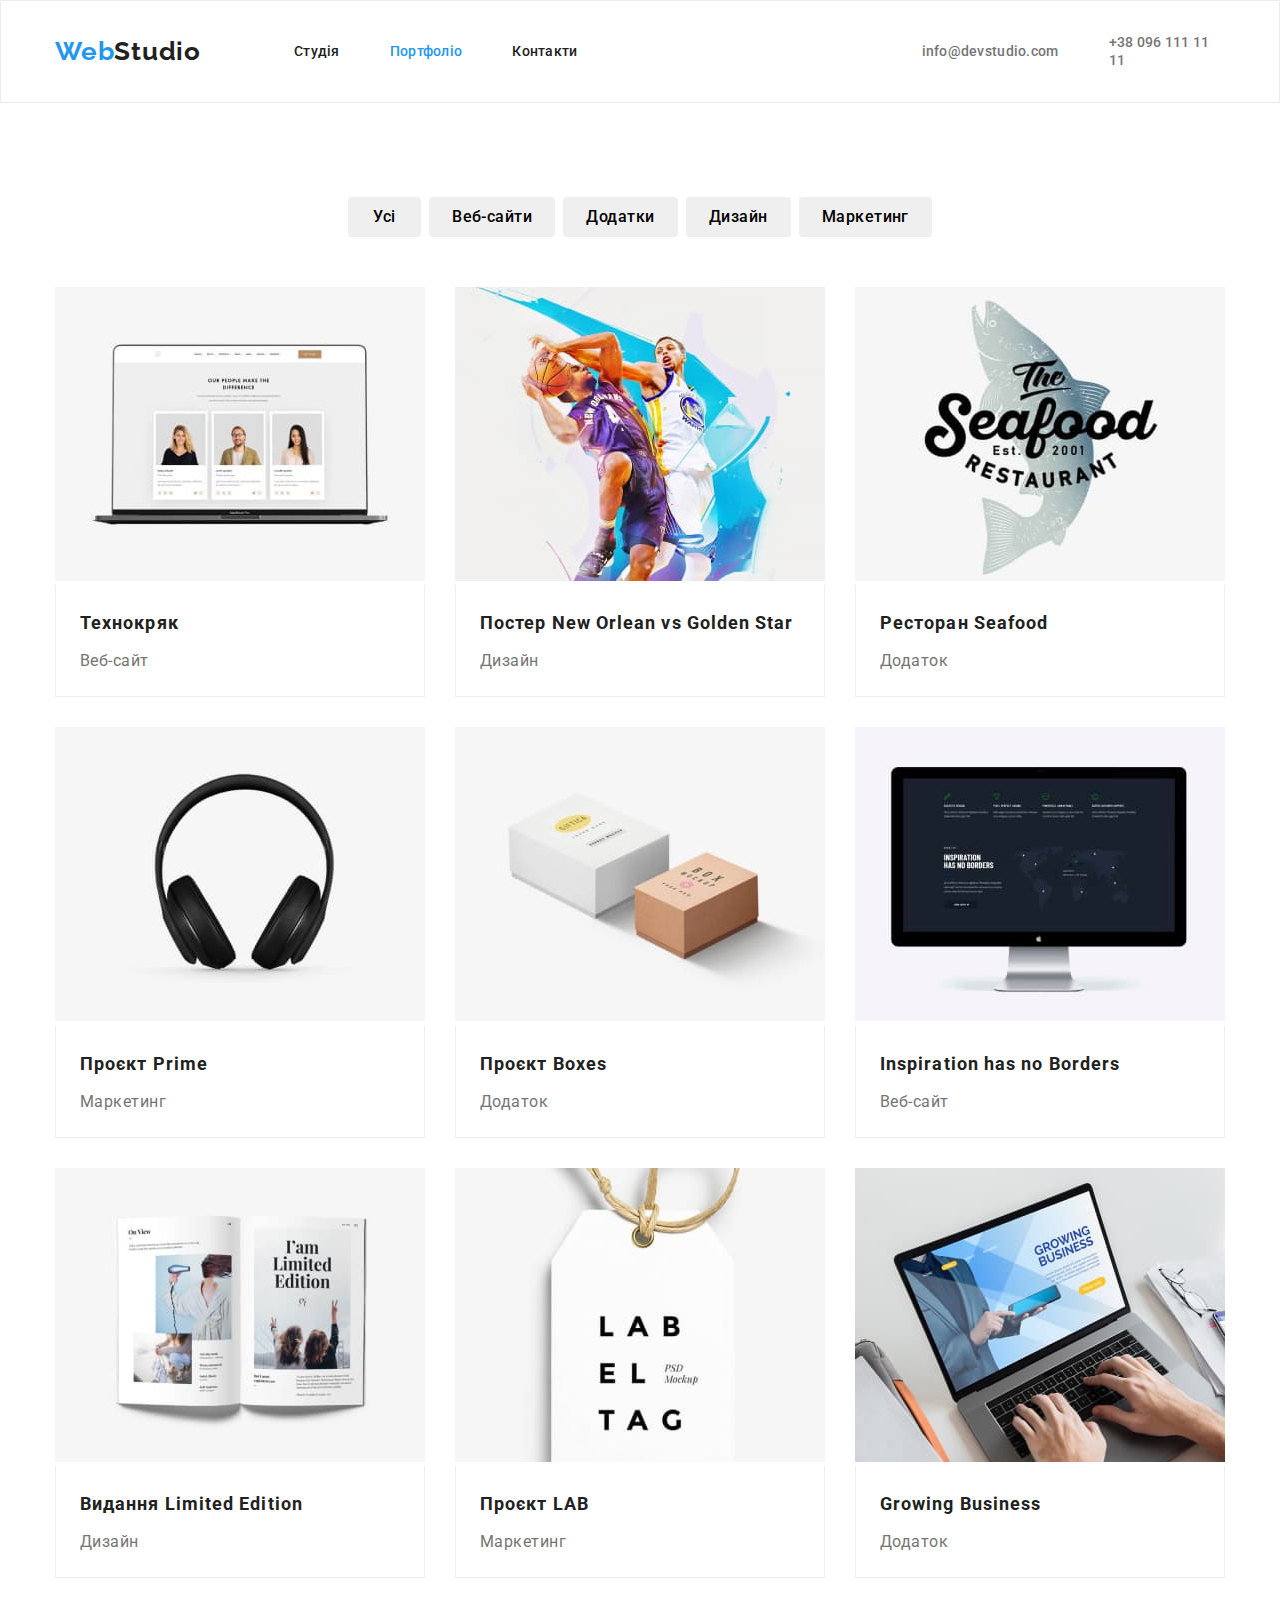
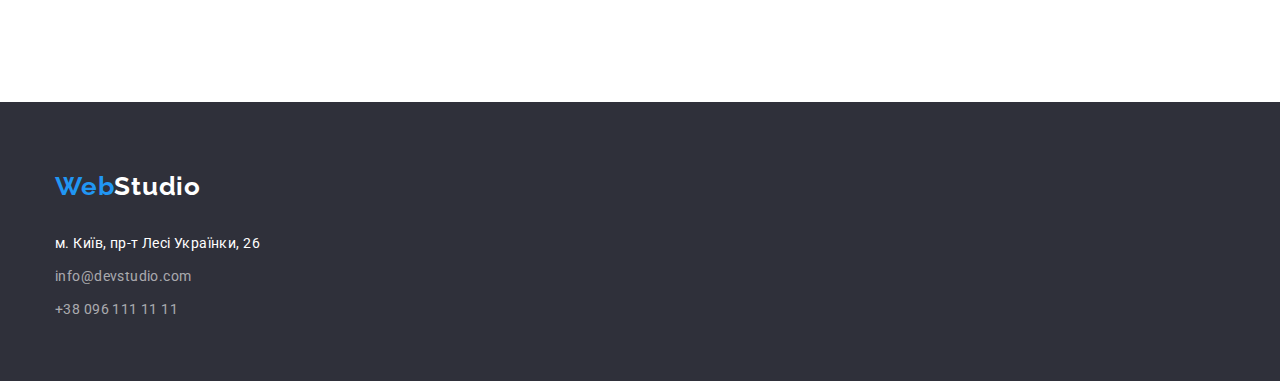
==== portfolio.html @ 17123277 "start" ====
<!DOCTYPE html>
<html lang="en">
  <head>
    <meta charset="UTF-8" />
    <meta http-equiv="X-UA-Compatible" content="IE=edge" />
    <meta name="viewport" content="width=device-width, initial-scale=1.0" />
    <title>Портфоліо</title>
    <link rel="preconnect" href="https://fonts.googleapis.com" />
    <link rel="preconnect" href="https://fonts.gstatic.com" crossorigin />
    <link
      href="https://fonts.googleapis.com/css2?family=Raleway:wght@700&family=Roboto:wght@400;500;700;900&display=swap"
      rel="stylesheet"
    />
    <link
      rel="stylesheet"
      href="https://cdnjs.cloudflare.com/ajax/libs/modern-normalize/1.1.0/modern-normalize.min.css"
    />
    <link rel="stylesheet" href="./css/styles.css" />
  </head>
  <body>
    <!--header-->
    <header class="header">
      <div class="container nav-flex">
        <nav class="header-nav nav-flex">
          <a href="index.html" class="logo logo-black"><span class="logo-web">Web</span>Studio</a>
          <ul class="link-list site-nav">
            <li class="lst nav-item"><a href="index.html" class="link">Студія</a></li>
            <li class="lst nav-item">
              <a href="portfolio.html" class="link current">Портфоліо</a>
            </li>
            <li class="lst nav-item"><a href="" class="link">Контакти</a></li>
          </ul>
        </nav>
        <ul class="list">
          <li class="lst contact-item">
            <a href="mailto:info@devstudio.com" class="link link-list">info@devstudio.com</a>
          </li>

          <li class="lst contact-item">
            <a href="tel:+380961111111" class="link link-list">+38 096 111 11 11</a>
          </li>
        </ul>
      </div>
    </header>
    <!-- main -->
    <main>
      <!-- filters -->
      <section class="section">
        <div class="container">
          <h1 hidden>Фільтри</h1>
          <ul class="buttons-list">
            <li class="lst"><button type="button" class="btns">Усі</button></li>
            <li class="lst"><button type="button" class="btns">Веб-сайти</button></li>
            <li class="lst"><button type="button" class="btns">Додатки</button></li>
            <li class="lst"><button type="button" class="btns">Дизайн</button></li>
            <li class="lst"><button type="button" class="btns">Маркетинг</button></li>
          </ul>

          <!-- projects -->
          <ul class="projects">
            <!--project 1 -->
            <li class="lst">
              <img src="images/portfolio1.jpg" alt="man" width="370" />
              <div class="projects-border">
                <h2 class="group1">Технокряк</h2>
                <p class="title">Веб-сайт</p>
              </div>
            </li>
            <!--project 2 -->
            <li class="lst">
              <img src="images/portfolio2.jpg" alt="man" width="370" />
              <div class="projects-border">
                <h2 class="group1">Постер New Orlean vs Golden Star</h2>
                <p class="title">Дизайн</p>
              </div>
            </li>
            <!--project 3 -->
            <li class="lst">
              <img src="images/portfolio3.jpg" alt="man" width="370" />
              <div class="projects-border">
                <h2 class="group1">Ресторан Seafood</h2>
                <p class="title">Додаток</p>
              </div>
            </li>
            <!--project 4 -->
            <li class="lst">
              <img src="images/portfolio4.jpg" alt="man" width="370" />
              <div class="projects-border">
                <h2 class="group1">Проєкт Prime</h2>
                <p class="title">Маркетинг</p>
              </div>
            </li>
            <!--project 5 -->
            <li class="lst">
              <img src="images/portfolio5.jpg" alt="man" width="370" />
              <div class="projects-border">
                <h2 class="group1">Проєкт Boxes</h2>
                <p class="title">Додаток</p>
              </div>
            </li>
            <!--project 6 -->
            <li class="lst">
              <img src="images/portfolio6.jpg" alt="man" width="370" />
              <div class="projects-border">
                <h2 class="group1">Inspiration has no Borders</h2>
                <p class="title">Веб-сайт</p>
              </div>
            </li>
            <!--project 7 -->
            <li class="lst">
              <img src="images/portfolio7.jpg" alt="man" width="370" />
              <div class="projects-border">
                <h2 class="group1">Видання Limited Edition</h2>
                <p class="title">Дизайн</p>
              </div>
            </li>
            <!--project 8 -->
            <li class="lst">
              <img src="images/portfolio8.jpg" alt="man" width="370" />
              <div class="projects-border">
                <h2 class="group1">Проєкт LAB</h2>
                <p class="title">Маркетинг</p>
              </div>
            </li>
            <!--project 9 -->
            <li class="lst">
              <img src="images/portfolio9.jpg" alt="man" width="370" />
              <div class="projects-border">
                <h2 class="group1">Growing Business</h2>
                <p class="title">Додаток</p>
              </div>
            </li>
          </ul>
        </div>
      </section>
    </main>
    <!--footer-->
    <footer class="footer">
      <div class="container">
        <a href="index.html" class="logo logo-white"><span class="logo-web">Web</span>Studio</a>
        <address class="footer-adress">
          <ul class="adress-list">
            <li class="lst">
              <a
                href="https://www.google.com.ua/maps/@50.4851493,30.4721233,14z?hl=ru"
                target="_blank"
                rel="noopener noreferrer"
                class="adress-link link1"
                >м. Київ, пр-т Лесі Українки, 26</a
              >
            </li>
            <li class="lst">
              <a href="mailto:info@devstudio.com" class="adress-link link">info@devstudio.com</a>
            </li>
            <li class="lst">
              <a href="tel:+380961111111" class="adress-link link">+38 096 111 11 11</a>
            </li>
          </ul>
        </address>
      </div>
    </footer>
  </body>
</html>
---- css/styles.css ----
:root {
  --accent-color: #2196f3;
  --primary-text: #212121;
  --secondary-text: #757575;
  --footer-bcg: #2f303a;
  --primary-bcg: #f5f5f5;
  --footer-linkcolor: rgba(255, 255, 255, 0.6);
  --footer-adrescolor: #ffffff;
  --filter-secondarycolor: #ffffff;
  --header-logocolor: #000000;
  --hero-bcg: #2f303a;
  --btns-color: #f5f4fa;
}
body {
  color: var(--primary-text);
  background-color: var(--filter-secondarycolor);
  font-family: Roboto, sans-serif;
}
h1,
h2,
h3,
h4,
h5,
h6,
p,
ul {
  margin: 0;
  padding: 0;
}
.container {
  width: 1200px;
  margin-left: auto;
  margin-right: auto;
  padding-left: 15px;
  padding-right: 15px;

  /* outline: 2px solid tomato; */
}
.site-nav {
  display: flex;
}

.nav-flex {
  display: flex;
  align-items: center;
}
.site-nav .nav-item {
  margin-right: 50px;
}
.site-nav .nav-item:last-child {
  margin-right: 0px;
}
.site-nav {
  display: flex;
  margin-left: 93px;
}

.list {
  padding-top: 32px;
  padding-bottom: 32px;
  display: flex;
  margin-left: 344px;
  align-items: center;
}
.list .contact-item {
  margin-right: 50px;
}
.list .contact-item:last-child {
  margin-right: 0px;
}

.lst {
  list-style: none;
}
.link {
  text-decoration: none;
}
/* header */
.header {
  border: 1px solid #ececec;
  background-color: var(--filter-secondarycolor);
}

.header-nav .logo {
  margin: auto;
}

.link {
  font-family: 'Roboto';
  font-style: normal;
  font-weight: 500;
  font-size: 14px;
  line-height: 1.14;
  letter-spacing: 0.02em;
  color: var(--primary-text);
}
.link:hover,
.link:focus {
  color: var(--accent-color);
}
.logo {
  align-items: center;
  text-align: center;

  font-family: 'Raleway';
  font-style: normal;
  font-weight: 700;
  font-size: 26px;
  line-height: 1.9;
  letter-spacing: 0.03em;
  text-decoration: none;
}
.logo-white {
  color: var(--filter-secondarycolor);
}
.logo-black {
  color: var(--primary-text);
}
.logo-web {
  color: var(--accent-color);
}
.link-list {
  color: var(--secondary-text);
}
/* index */
/* hero */
.hero {
  padding-top: 200px;
  padding-bottom: 200px;
  text-align: center;

  background-color: var(--footer-bcg);
}
.hero-title {
  margin-bottom: 30px;
  margin-left: auto;
  margin-right: auto;
  max-width: 696px;

  font-family: 'Roboto';
  font-style: normal;
  font-weight: 900;
  font-size: 44px;
  line-height: 1.4;
  text-align: center;
  letter-spacing: 0.06em;
  text-transform: uppercase;

  color: var(--filter-secondarycolor);
}
.hero-button {
  display: inline-block;
  min-width: 200px;
  border-radius: 4px;
  border: 1px solid transparent;
  padding: 10px 32px;
  align-items: center;

  font-family: 'Roboto';
  font-style: normal;
  font-weight: 700;
  font-size: 16px;
  line-height: 1.88;
  letter-spacing: 0.06em;

  background-color: var(--accent-color);
  color: var(--filter-secondarycolor);
  cursor: pointer;
}
.hero-button:hover,
.hero-button:focus {
  color: var(--accent-color);
  background-color: var(--filter-secondarycolor);
}
/* features */

.features-title {
  margin-bottom: 10px;

  font-size: 14px;
  line-height: 1.14;
  letter-spacing: 0.03em;
  text-transform: uppercase;
  margin-bottom: 10px;
}
.features-text {
  max-width: 270px;

  font-size: 14px;
  line-height: 1.71;
  letter-spacing: 0.03em;

  color: var(--secondary-text);
}
.section {
  padding-top: 94px;
  padding-bottom: 94px;
}
.features {
  display: flex;
}
.features .lst:not(:last-child) {
  margin-right: 30px;
}
/* work */
.work-titles {
  display: flex;
}

.work-titles .lst:not(:last-child) {
  margin-right: 30px;
}
.work-section {
  padding-bottom: 94px;
}
/* team */
.team {
  padding-top: 94px;
  background-color: var(--primary-bcg);
}
.team-titles {
  display: flex;
}
.titles {
  margin-bottom: 50px;
  font-family: 'Roboto';
  font-style: normal;
  font-weight: 700;
  font-size: 36px;
  line-height: 1.17;
  text-align: center;
  letter-spacing: 0.03em;
}
.team-titles h3 {
  padding-top: 30px;
  font-family: 'Roboto';
  font-style: normal;
  font-weight: 500;
  font-size: 16px;
  line-height: 1.19;
  text-align: center;
  letter-spacing: 0.03em;
}
.team-titles .lst:not(:last-child) {
  margin-right: 30px;
}
.team-titles .lst {
  box-shadow: 0px 1px 3px rgba(0, 0, 0, 0.12), 0px 1px 1px rgba(0, 0, 0, 0.14),
    0px 2px 1px rgba(0, 0, 0, 0.2);
  margin-bottom: 94px;
  border-radius: 0px 0px 4px 4px;

  background-color: var(--filter-secondarycolor);
}
.team-titles p {
  margin-top: 10px;
  padding-bottom: 30px;

  font-family: 'Roboto';
  font-style: normal;
  font-weight: 400;
  font-size: 16px;
  line-height: 1.2;
  text-align: center;
  letter-spacing: 0.03em;
  color: var(--secondary-text);
}

/* portfolio */
/* btns */
.btns {
  display: inline-block;
  min-width: 73px;
  border-radius: 4px;
  border: 1px solid transparent;
  padding: 6px 22px;

  font-family: 'Roboto';
  font-style: normal;
  font-weight: 500;
  font-size: 16px;
  line-height: 1.62;
  text-align: center;
  letter-spacing: 0.03em;
  cursor: pointer;
}
.btns:hover,
.btns:focus {
  border: 1px solid #000000;
  filter: drop-shadow(0px 4px 4px rgba(0, 0, 0, 0.25));

  background-color: var(--accent-color);
  color: var(--filter-secondarycolor);
}

.buttons-list {
  display: flex;
  justify-content: center;
  margin-bottom: 50px;
}
.buttons-list .lst {
  align-items: center;
}
.buttons-list .lst:not(:last-child) {
  margin-right: 8px;
}

/* projects */
.projects {
  align-items: center;
  display: flex;
  flex-wrap: wrap;
}

.projects .lst:not(:last-child) {
  margin-right: 30px;
}
.projects .lst {
  padding-bottom: 30px;
}
.projects .lst:nth-child(3n + 3) {
  margin-right: 0px;
}
.projects-border {
  border: 1px solid #eeeeee;
  border-top: transparent;
  padding: 20px 24px;
}
.group1 {
  font-family: 'Roboto';
  font-style: normal;
  font-weight: 700;
  font-size: 18px;
  line-height: 2;
  letter-spacing: 0.06em;
}
.title {
  margin-top: 5px;

  font-family: 'Roboto';
  font-style: normal;
  font-weight: 400;
  font-size: 16px;
  line-height: 1.88;
  letter-spacing: 0.03em;
  color: var(--secondary-text);
}
/* footer */
.footer {
  padding-top: 60px;
  padding-bottom: 60px;

  background-color: var(--footer-bcg);
}
.adress-link {
  font-family: 'Roboto';
  font-style: normal;
  font-weight: 400;
  font-size: 14px;
  line-height: 24px;
  letter-spacing: 0.03em;

  color: var(--footer-linkcolor);
}

.adress-list .lst:not(:last-child) {
  margin-bottom: 9px;
}
.adress-list {
  padding-top: 20px;
}
.link1 {
  color: var(--filter-secondarycolor);
  text-decoration: none;
}
.current {
  color: var(--accent-color);
}
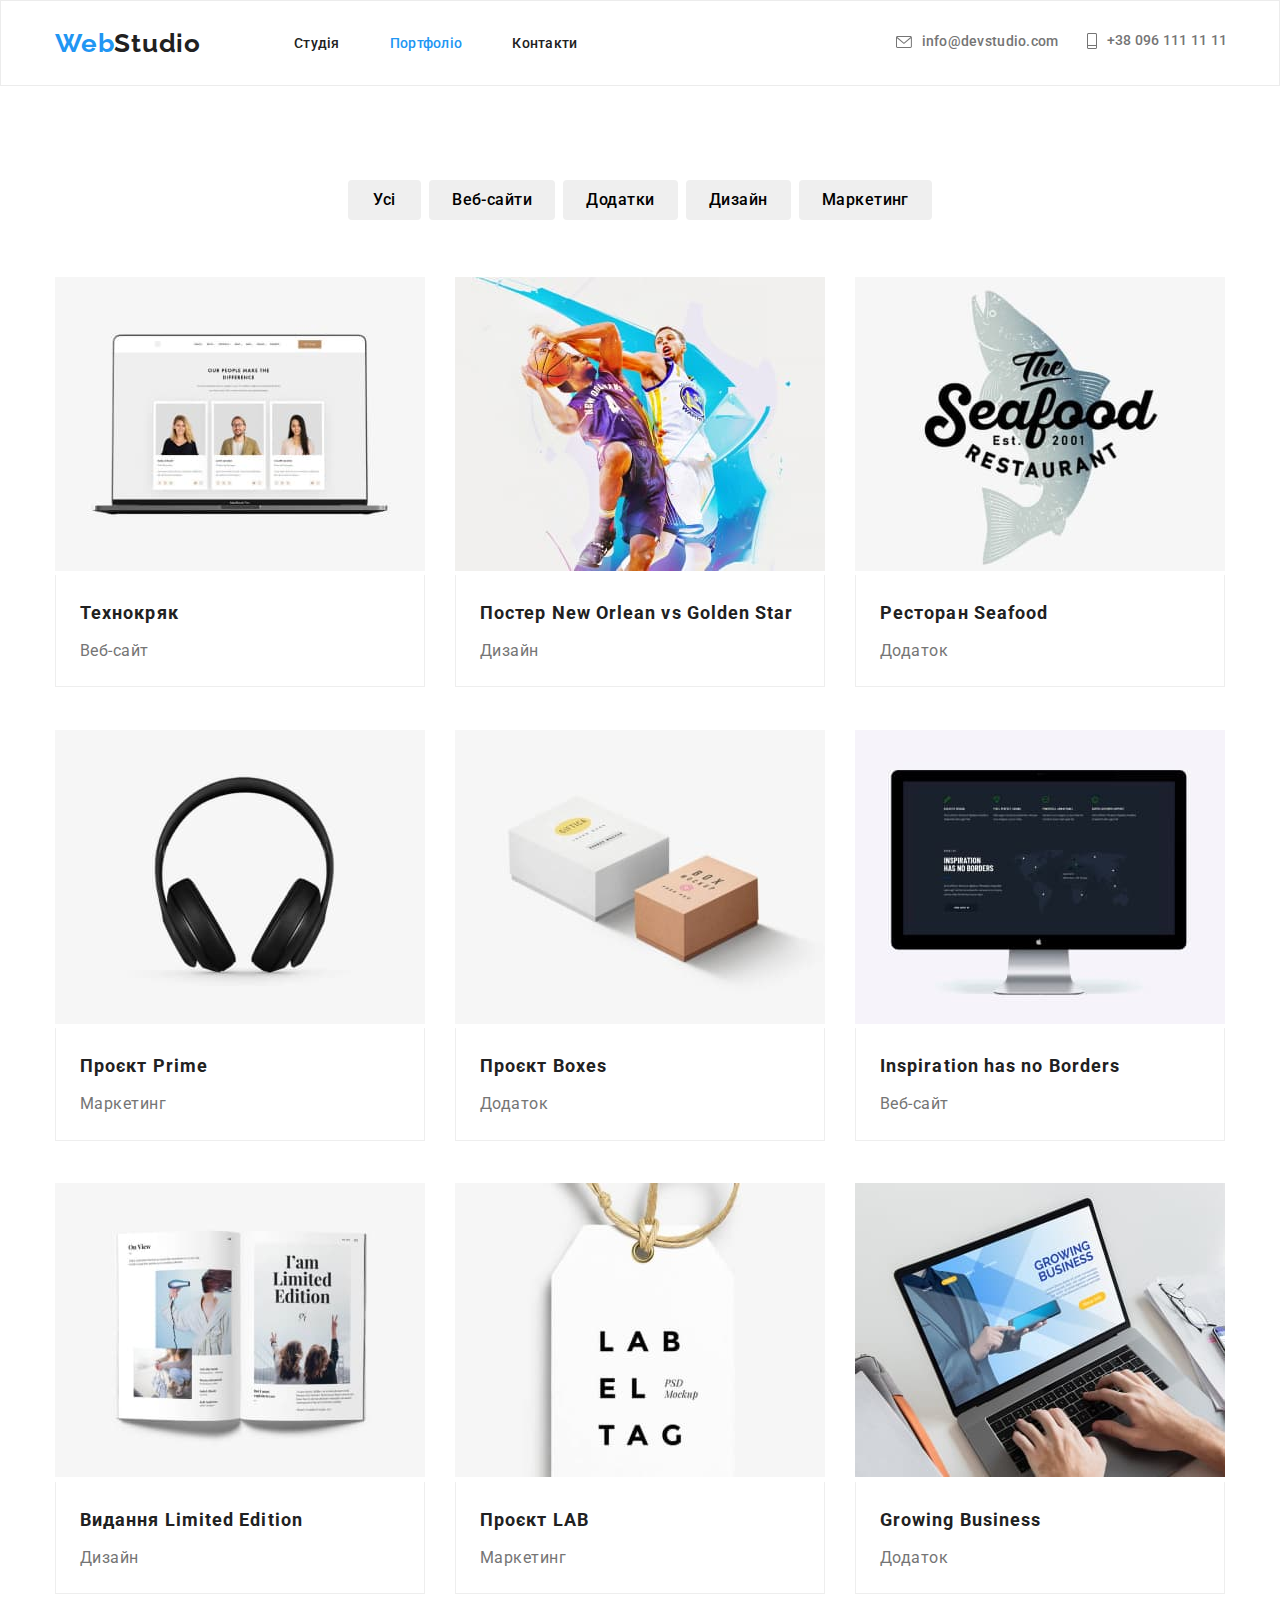
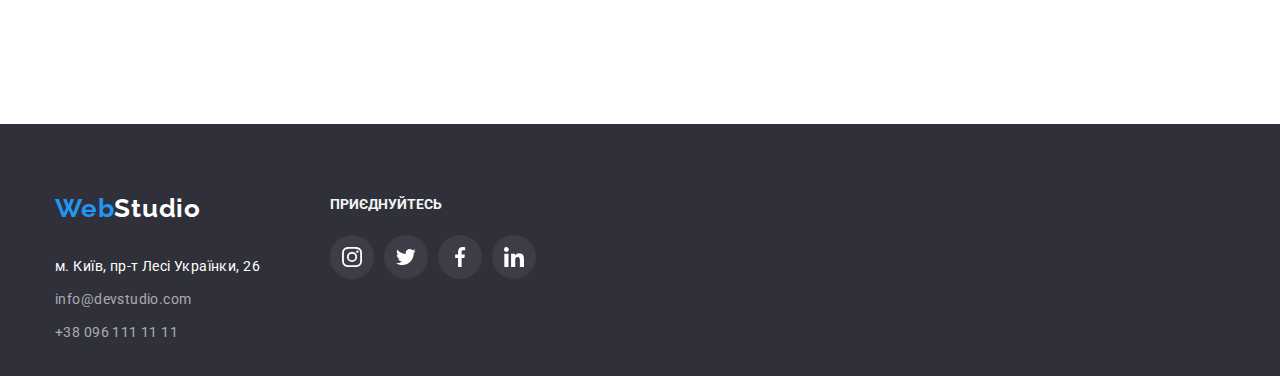
==== commit 05ca189b: "end" ====
--- a/portfolio.html
+++ b/portfolio.html
@@ -19,6 +19,7 @@
   </head>
   <body>
     <!--header-->
+    <!--header-->
     <header class="header">
       <div class="container nav-flex">
         <nav class="header-nav nav-flex">
@@ -33,11 +34,19 @@
         </nav>
         <ul class="list">
           <li class="lst contact-item">
-            <a href="mailto:info@devstudio.com" class="link link-list">info@devstudio.com</a>
+            <a class="link link-list" href="mailto:info@devstudio.com"
+              ><svg class="contact-icon" width="16" height="12">
+                <use href="./images/icons.svg#icon-envelope"></use></svg
+              >info@devstudio.com</a
+            >
           </li>
 
-          <li class="lst contact-item">
-            <a href="tel:+380961111111" class="link link-list">+38 096 111 11 11</a>
+          <li class="lst contact-item contact-item1">
+            <a class="link link-list" href="tel:+380961111111"
+              ><svg class="contact-icon" width="10" height="16">
+                <use href="./images/icons.svg#icon-mobile"></use></svg
+              >+38 096 111 11 11</a
+            >
           </li>
         </ul>
       </div>
@@ -60,7 +69,7 @@
           <ul class="projects">
             <!--project 1 -->
             <li class="lst">
-              <img src="images/portfolio1.jpg" alt="man" width="370" />
+              <img src="images/portfolio1.jpg" alt="man" width="370" height="294" />
               <div class="projects-border">
                 <h2 class="group1">Технокряк</h2>
                 <p class="title">Веб-сайт</p>
@@ -68,7 +77,7 @@
             </li>
             <!--project 2 -->
             <li class="lst">
-              <img src="images/portfolio2.jpg" alt="man" width="370" />
+              <img src="images/portfolio2.jpg" alt="man" width="370" height="294" />
               <div class="projects-border">
                 <h2 class="group1">Постер New Orlean vs Golden Star</h2>
                 <p class="title">Дизайн</p>
@@ -76,7 +85,7 @@
             </li>
             <!--project 3 -->
             <li class="lst">
-              <img src="images/portfolio3.jpg" alt="man" width="370" />
+              <img src="images/portfolio3.jpg" alt="man" width="370" height="294" />
               <div class="projects-border">
                 <h2 class="group1">Ресторан Seafood</h2>
                 <p class="title">Додаток</p>
@@ -84,7 +93,7 @@
             </li>
             <!--project 4 -->
             <li class="lst">
-              <img src="images/portfolio4.jpg" alt="man" width="370" />
+              <img src="images/portfolio4.jpg" alt="man" width="370" height="294" />
               <div class="projects-border">
                 <h2 class="group1">Проєкт Prime</h2>
                 <p class="title">Маркетинг</p>
@@ -92,7 +101,7 @@
             </li>
             <!--project 5 -->
             <li class="lst">
-              <img src="images/portfolio5.jpg" alt="man" width="370" />
+              <img src="images/portfolio5.jpg" alt="man" width="370" height="294" />
               <div class="projects-border">
                 <h2 class="group1">Проєкт Boxes</h2>
                 <p class="title">Додаток</p>
@@ -100,7 +109,7 @@
             </li>
             <!--project 6 -->
             <li class="lst">
-              <img src="images/portfolio6.jpg" alt="man" width="370" />
+              <img src="images/portfolio6.jpg" alt="man" width="370" height="294" />
               <div class="projects-border">
                 <h2 class="group1">Inspiration has no Borders</h2>
                 <p class="title">Веб-сайт</p>
@@ -108,7 +117,7 @@
             </li>
             <!--project 7 -->
             <li class="lst">
-              <img src="images/portfolio7.jpg" alt="man" width="370" />
+              <img src="images/portfolio7.jpg" alt="man" width="370" height="294" />
               <div class="projects-border">
                 <h2 class="group1">Видання Limited Edition</h2>
                 <p class="title">Дизайн</p>
@@ -116,7 +125,7 @@
             </li>
             <!--project 8 -->
             <li class="lst">
-              <img src="images/portfolio8.jpg" alt="man" width="370" />
+              <img src="images/portfolio8.jpg" alt="man" width="370" height="294" />
               <div class="projects-border">
                 <h2 class="group1">Проєкт LAB</h2>
                 <p class="title">Маркетинг</p>
@@ -124,7 +133,7 @@
             </li>
             <!--project 9 -->
             <li class="lst">
-              <img src="images/portfolio9.jpg" alt="man" width="370" />
+              <img src="images/portfolio9.jpg" alt="man" width="370" height="294" />
               <div class="projects-border">
                 <h2 class="group1">Growing Business</h2>
                 <p class="title">Додаток</p>
@@ -137,26 +146,65 @@
     <!--footer-->
     <footer class="footer">
       <div class="container">
-        <a href="index.html" class="logo logo-white"><span class="logo-web">Web</span>Studio</a>
-        <address class="footer-adress">
-          <ul class="adress-list">
-            <li class="lst">
-              <a
-                href="https://www.google.com.ua/maps/@50.4851493,30.4721233,14z?hl=ru"
-                target="_blank"
-                rel="noopener noreferrer"
-                class="adress-link link1"
-                >м. Київ, пр-т Лесі Українки, 26</a
-              >
-            </li>
-            <li class="lst">
-              <a href="mailto:info@devstudio.com" class="adress-link link">info@devstudio.com</a>
-            </li>
-            <li class="lst">
-              <a href="tel:+380961111111" class="adress-link link">+38 096 111 11 11</a>
-            </li>
-          </ul>
-        </address>
+        <div class="footer-flex">
+          <div class="contacts-flex">
+            <a href="index.html" class="logo logo-white"><span class="logo-web">Web</span>Studio</a>
+            <address class="footer-adress">
+              <ul class="adress-list">
+                <li class="lst">
+                  <a
+                    href="https://www.google.com.ua/maps/@50.4851493,30.4721233,14z?hl=ru"
+                    target="_blank"
+                    rel="noopener noreferrer"
+                    class="adress-link link1"
+                    >м. Київ, пр-т Лесі Українки, 26</a
+                  >
+                </li>
+                <li class="lst">
+                  <a href="mailto:info@devstudio.com" class="adress-link link"
+                    >info@devstudio.com</a
+                  >
+                </li>
+                <li class="lst">
+                  <a href="tel:+380961111111" class="adress-link link">+38 096 111 11 11</a>
+                </li>
+              </ul>
+            </address>
+          </div>
+          <div class="social-flex">
+            <p class="social-text">Приєднуйтесь</p>
+            <ul class="footer-icons">
+              <li class="team-bcg footer-bcg">
+                <a class="social-link footer-link" href="">
+                  <svg class="team-icon footer-icon">
+                    <use href="./images/icons.svg#icon-instagram"></use>
+                  </svg>
+                </a>
+              </li>
+              <li class="team-bcg footer-bcg">
+                <a class="social-link footer-link" href="">
+                  <svg class="team-icon">
+                    <use href="./images/icons.svg#icon-twitter"></use>
+                  </svg>
+                </a>
+              </li>
+              <li class="team-bcg footer-bcg">
+                <a class="social-link footer-link" href="">
+                  <svg class="team-icon">
+                    <use href="./images/icons.svg#icon-facebook"></use>
+                  </svg>
+                </a>
+              </li>
+              <li class="team-bcg footer-bcg">
+                <a class="social-link footer-link" href="">
+                  <svg class="team-icon footer-icon">
+                    <use href="./images/icons.svg#icon-linkedin"></use>
+                  </svg>
+                </a>
+              </li>
+            </ul>
+          </div>
+        </div>
       </div>
     </footer>
   </body>
--- a/css/styles.css
+++ b/css/styles.css
@@ -55,15 +55,24 @@
   margin-left: 93px;
 }
 
+.contact-icon {
+  margin-right: 10px;
+  fill: currentColor;
+}
+
 .list {
   padding-top: 32px;
   padding-bottom: 32px;
   display: flex;
-  margin-left: 344px;
+  margin-left: 318px;
   align-items: center;
 }
 .list .contact-item {
-  margin-right: 50px;
+  margin-right: 30px;
+  width: 161px;
+}
+.list .contact-item1 {
+  width: 142px;
 }
 .list .contact-item:last-child {
   margin-right: 0px;
@@ -95,7 +104,8 @@
   color: var(--primary-text);
 }
 .link:hover,
-.link:focus {
+.link:focus,
+.contact-icon :hover {
   color: var(--accent-color);
 }
 .logo {
@@ -121,15 +131,28 @@
 }
 .link-list {
   color: var(--secondary-text);
+  display: inline-flex;
+  align-items: center;
 }
 /* index */
 /* hero */
 .hero {
   padding-top: 200px;
   padding-bottom: 200px;
-  text-align: center;
-
-  background-color: var(--footer-bcg);
+
+  max-width: 1600px;
+  min-height: 600px;
+  margin-left: auto;
+  margin-right: auto;
+
+  background-image: linear-gradient(to right, rgba(47, 48, 58, 0.4), rgba(47, 48, 58, 0.4)),
+    url(../images/cap.jpg);
+  background-color: var(--hero-bcg);
+  background-repeat: no-repeat;
+  background-position: center;
+  background-size: cover;
+
+  text-align: center;
 }
 .hero-title {
   margin-bottom: 30px;
@@ -137,12 +160,9 @@
   margin-right: auto;
   max-width: 696px;
 
-  font-family: 'Roboto';
-  font-style: normal;
   font-weight: 900;
   font-size: 44px;
-  line-height: 1.4;
-  text-align: center;
+  line-height: 1.36;
   letter-spacing: 0.06em;
   text-transform: uppercase;
 
@@ -154,14 +174,15 @@
   border-radius: 4px;
   border: 1px solid transparent;
   padding: 10px 32px;
-  align-items: center;
-
-  font-family: 'Roboto';
-  font-style: normal;
+
+  font-family: 'Roboto', sans-serif;
   font-weight: 700;
   font-size: 16px;
   line-height: 1.88;
+  align-items: center;
+  text-align: center;
   letter-spacing: 0.06em;
+  cursor: pointer;
 
   background-color: var(--accent-color);
   color: var(--filter-secondarycolor);
@@ -173,6 +194,17 @@
   background-color: var(--filter-secondarycolor);
 }
 /* features */
+
+.features-bcg {
+  display: flex;
+  width: 270px;
+  height: 120px;
+  background-color: var(--btns-color);
+  margin-bottom: 30px;
+  align-items: center;
+  justify-content: center;
+  flex-direction: column;
+}
 
 .features-title {
   margin-bottom: 10px;
@@ -249,13 +281,45 @@
     0px 2px 1px rgba(0, 0, 0, 0.2);
   margin-bottom: 94px;
   border-radius: 0px 0px 4px 4px;
+  width: 270px;
+  height: 428px;
 
   background-color: var(--filter-secondarycolor);
+}
+.team-icons {
+  display: flex;
+  list-style-type: none;
+  margin-left: 32px;
+  margin-top: 16px;
+  width: 206px;
+  height: 44px;
+}
+.team-icon {
+  width: 20px;
+  height: 20px;
+  margin: 12px;
+  fill: currentColor;
+}
+
+.social-link {
+  width: 44px;
+  height: 44px;
+  display: block;
+  border-radius: 50%;
+  color: #afb1b8;
+  background-color: #f5f4fa;
+}
+.social-link:hover,
+.social-link:focus {
+  background-color: var(--accent-color);
+  color: var(--filter-secondarycolor);
+}
+.team-bcg:not(:last-child) {
+  margin-right: 10px;
 }
 .team-titles p {
   margin-top: 10px;
-  padding-bottom: 30px;
-
+  margin-bottom: 16px;
   font-family: 'Roboto';
   font-style: normal;
   font-weight: 400;
@@ -265,7 +329,40 @@
   letter-spacing: 0.03em;
   color: var(--secondary-text);
 }
-
+.client-list {
+  display: flex;
+  padding: 0;
+  margin: 0;
+  list-style: none;
+  justify-content: space-between;
+  align-items: center;
+}
+
+.client-lst {
+  width: 170px;
+  height: 90px;
+}
+.client-link {
+  width: 170px;
+  height: 90px;
+  display: block;
+  border: 1px solid #afb1b8;
+  border-radius: 4px 4px 4px 4px;
+  color: #afb1b8;
+  background-color: #fff;
+  padding: 16px 32px;
+}
+.client-lst:not(:last-child) {
+  margin-right: 30px;
+}
+.clients-icon {
+  fill: currentColor;
+}
+.client-link:hover,
+.client-link:focus {
+  color: var(--accent-color);
+  border-color: var(--accent-color);
+}
 /* portfolio */
 /* btns */
 .btns {
@@ -310,14 +407,16 @@
   align-items: center;
   display: flex;
   flex-wrap: wrap;
+  height: 1360px;
 }
 
 .projects .lst:not(:last-child) {
   margin-right: 30px;
 }
 .projects .lst {
-  padding-bottom: 30px;
-}
+  margin-bottom: 30px;
+}
+
 .projects .lst:nth-child(3n + 3) {
   margin-right: 0px;
 }
@@ -326,6 +425,12 @@
   border-top: transparent;
   padding: 20px 24px;
 }
+.projects .lst:hover,
+.projects .lst:focus {
+  box-shadow: 0px 3px 1px rgba(0, 0, 0, 0.1), 0px 1px 2px rgba(0, 0, 0, 0.08),
+    0px 2px 2px rgba(0, 0, 0, 0.12);
+}
+
 .group1 {
   font-family: 'Roboto';
   font-style: normal;
@@ -346,12 +451,46 @@
   color: var(--secondary-text);
 }
 /* footer */
+
 .footer {
+  height: 252px;
   padding-top: 60px;
   padding-bottom: 60px;
 
   background-color: var(--footer-bcg);
 }
+.footer-flex {
+  display: flex;
+  margin: 0;
+  padding: 0;
+  list-style: none;
+}
+.social-flex {
+  height: 80px;
+  margin-left: 70px;
+}
+.footer-icons {
+  display: flex;
+  padding: 0;
+  margin-top: 0;
+  list-style: none;
+  justify-content: space-between;
+  align-items: center;
+}
+.footer-link {
+  color: #ffffff;
+  background-color: #ffffff10;
+}
+.social-text {
+  padding: 20px 0px 10px 0px;
+  margin-bottom: 20px;
+  font-weight: 700;
+  font-size: 14px;
+  line-height: 1.14px;
+  text-transform: uppercase;
+  color: var(--primary-bcg);
+}
+
 .adress-link {
   font-family: 'Roboto';
   font-style: normal;
